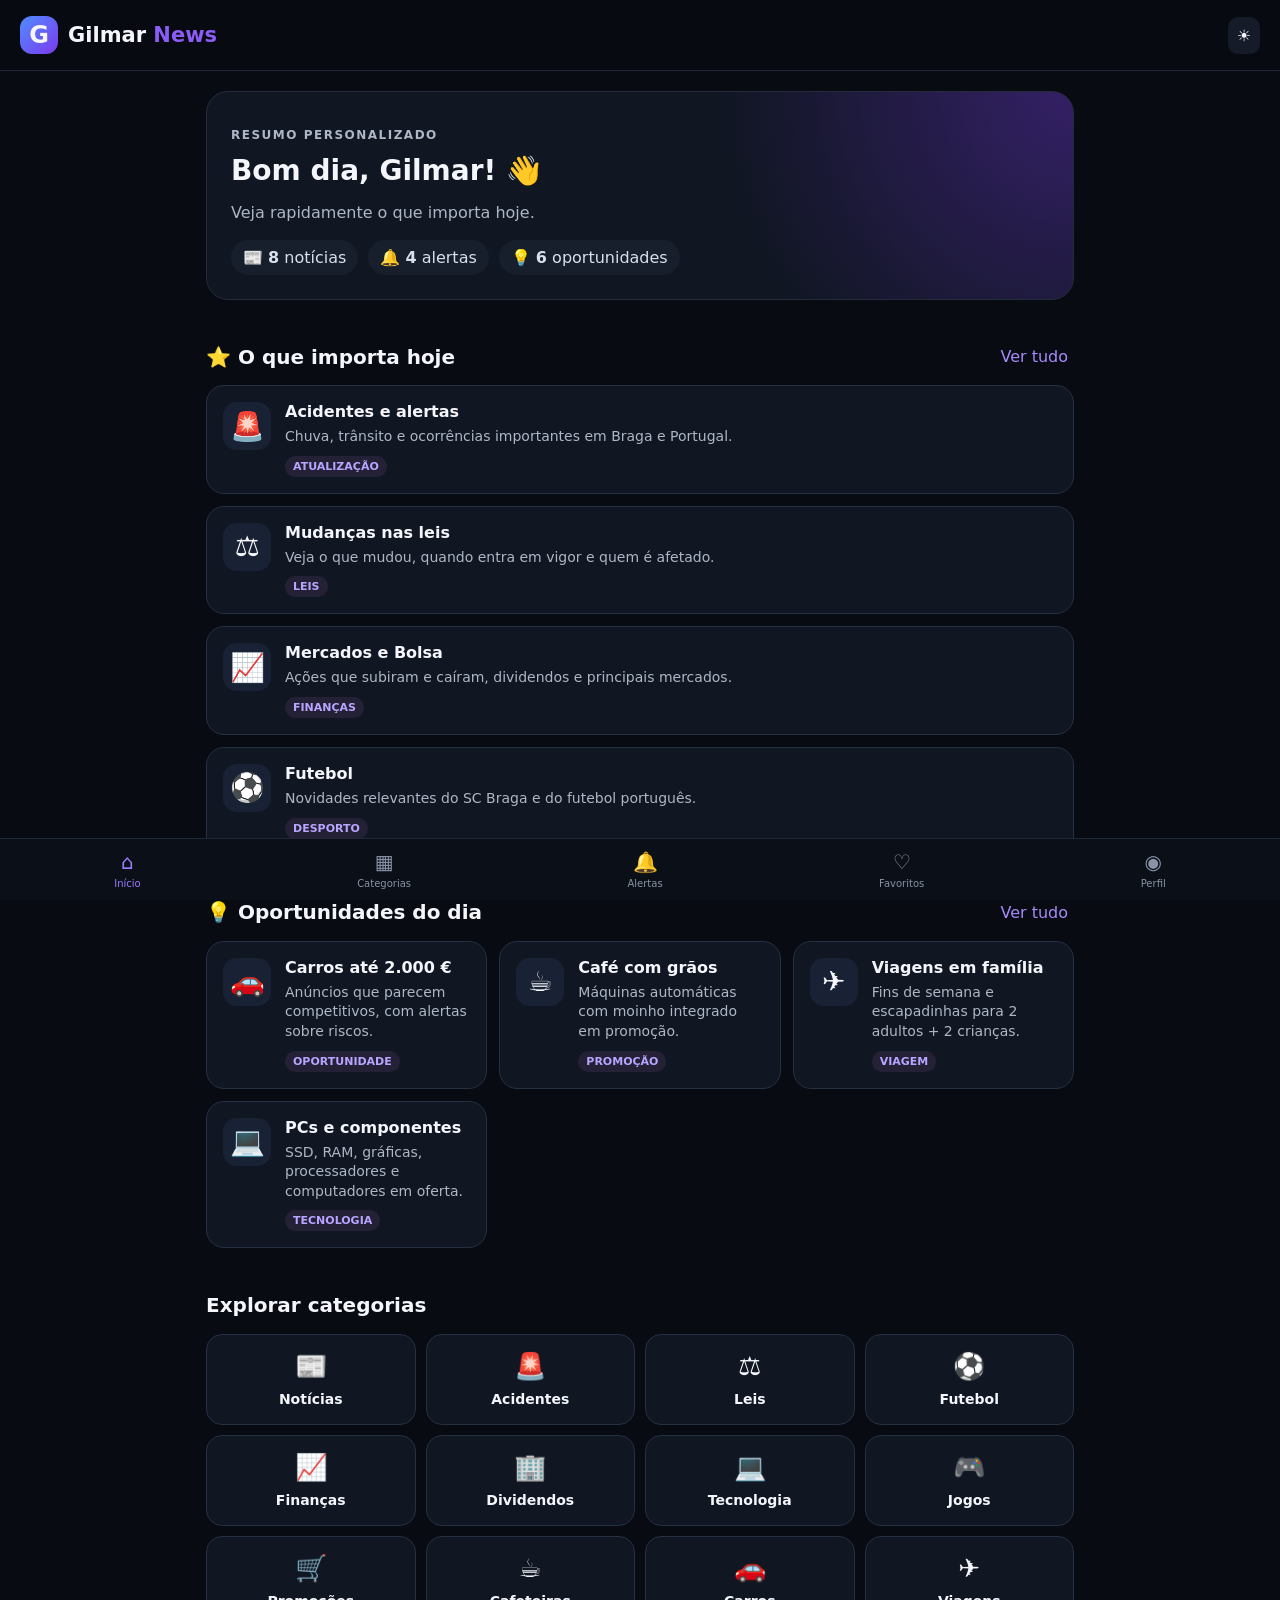
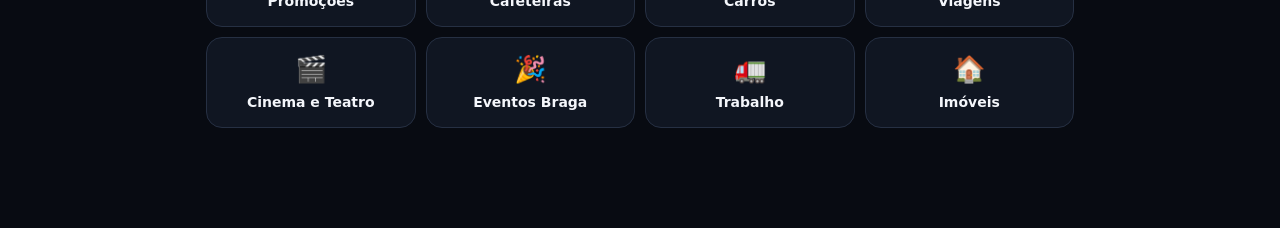
==== index.html @ 496d9ce0 "Add files via upload" ====
<!doctype html>
<html lang="pt-PT">
<head>
  <meta charset="UTF-8" />
  <meta name="viewport" content="width=device-width, initial-scale=1.0" />
  <title>Gilmar News</title>
  <link rel="stylesheet" href="style.css" />
</head>
<body>
  <header class="topbar">
    <div class="brand"><span class="logo">G</span><strong>Gilmar <em>News</em></strong></div>
    <button id="themeBtn" aria-label="Mudar tema">☀️</button>
  </header>

  <main>
    <section class="hero">
      <p class="eyebrow">RESUMO PERSONALIZADO</p>
      <h1>Bom dia, Gilmar! 👋</h1>
      <p>Veja rapidamente o que importa hoje.</p>
      <div class="stats">
        <span>📰 <b>8</b> notícias</span>
        <span>🔔 <b>4</b> alertas</span>
        <span>💡 <b>6</b> oportunidades</span>
      </div>
    </section>

    <section>
      <div class="section-title"><h2>⭐ O que importa hoje</h2><button class="linkbtn">Ver tudo</button></div>
      <div id="important" class="cards"></div>
    </section>

    <section>
      <div class="section-title"><h2>💡 Oportunidades do dia</h2><button class="linkbtn">Ver tudo</button></div>
      <div id="opportunities" class="cards horizontal"></div>
    </section>

    <section>
      <div class="section-title"><h2>Explorar categorias</h2></div>
      <div id="categories" class="category-grid"></div>
    </section>
  </main>

  <nav class="bottom-nav">
    <button class="active" data-page="Início">⌂<span>Início</span></button>
    <button data-page="Categorias">▦<span>Categorias</span></button>
    <button data-page="Alertas">🔔<span>Alertas</span></button>
    <button data-page="Favoritos">♡<span>Favoritos</span></button>
    <button data-page="Perfil">◉<span>Perfil</span></button>
  </nav>

  <div id="toast"></div>
  <script src="app.js"></script>
</body>
</html>
---- style.css ----
*{box-sizing:border-box}body{margin:0;font-family:Inter,system-ui,Arial,sans-serif;background:#080b12;color:#f4f6fb}button{font:inherit;color:inherit}.topbar{position:sticky;top:0;z-index:5;display:flex;justify-content:space-between;align-items:center;padding:16px 20px;background:rgba(8,11,18,.92);backdrop-filter:blur(14px);border-bottom:1px solid #1e2635}.brand{display:flex;gap:10px;align-items:center;font-size:21px}.brand em{font-style:normal;color:#8b5cf6}.logo{display:grid;place-items:center;width:38px;height:38px;border-radius:12px;background:linear-gradient(135deg,#4f8cff,#7c3aed);font-weight:900;font-size:24px}#themeBtn{border:0;background:#151b28;border-radius:10px;padding:9px;cursor:pointer}main{max-width:900px;margin:auto;padding:20px 16px 100px}.hero{padding:24px;border:1px solid #242c3b;border-radius:22px;background:radial-gradient(circle at top right,#342066,transparent 40%),#101622}.eyebrow{font-size:12px;letter-spacing:1.5px;color:#a78bfa;font-weight:800}.hero h1{margin:6px 0;font-size:28px}.hero p{color:#aeb7c6}.stats{display:flex;flex-wrap:wrap;gap:10px;margin-top:18px}.stats span{background:#171f2d;border-radius:999px;padding:8px 12px;color:#d9dfeb}.section-title{display:flex;align-items:center;justify-content:space-between;margin-top:28px}.section-title h2{font-size:20px}.linkbtn{background:transparent;border:0;color:#a78bfa;cursor:pointer}.cards{display:grid;gap:12px}.card{background:#111722;border:1px solid #263043;border-radius:18px;padding:16px;display:flex;gap:14px;align-items:flex-start;transition:.2s}.card:hover{transform:translateY(-2px);border-color:#6d4fd8}.icon{font-size:28px;width:48px;height:48px;display:grid;place-items:center;background:#192234;border-radius:14px;flex:none}.card h3{margin:0 0 6px;font-size:16px}.card p{margin:0;color:#aeb7c6;font-size:14px;line-height:1.4}.tag{display:inline-block;margin-top:9px;padding:4px 8px;border-radius:999px;background:#242036;color:#b9a5ff;font-size:11px;font-weight:700}.horizontal{grid-template-columns:repeat(auto-fit,minmax(230px,1fr))}.category-grid{display:grid;grid-template-columns:repeat(2,1fr);gap:10px}.category{padding:16px;border:1px solid #263043;border-radius:16px;background:#101622;cursor:pointer}.category:hover{border-color:#8b5cf6}.category span{font-size:26px;display:block;margin-bottom:8px}.category b{font-size:14px}.bottom-nav{position:fixed;bottom:0;left:0;right:0;display:flex;justify-content:space-around;padding:10px 6px max(10px,env(safe-area-inset-bottom));background:#0b0f17;border-top:1px solid #1f2937;z-index:5}.bottom-nav button{border:0;background:transparent;color:#8993a5;display:flex;flex-direction:column;align-items:center;gap:4px;font-size:20px;cursor:pointer}.bottom-nav span{font-size:10px}.bottom-nav .active{color:#9b7bff}#toast{position:fixed;left:50%;bottom:82px;transform:translateX(-50%) translateY(30px);opacity:0;pointer-events:none;background:#7c3aed;color:white;padding:12px 18px;border-radius:999px;transition:.25s;z-index:9}#toast.show{opacity:1;transform:translateX(-50%) translateY(0)}body.light{background:#f6f7fb;color:#131722}body.light .topbar,body.light .bottom-nav{background:#fff;border-color:#e2e6ef}body.light .hero,body.light .card,body.light .category{background:#fff;border-color:#e1e6ef}body.light .stats span,body.light .icon,body.light #themeBtn{background:#eef1f7;color:#202637}body.light .hero p,body.light .card p{color:#606a7b}@media(min-width:700px){.category-grid{grid-template-columns:repeat(4,1fr)}}
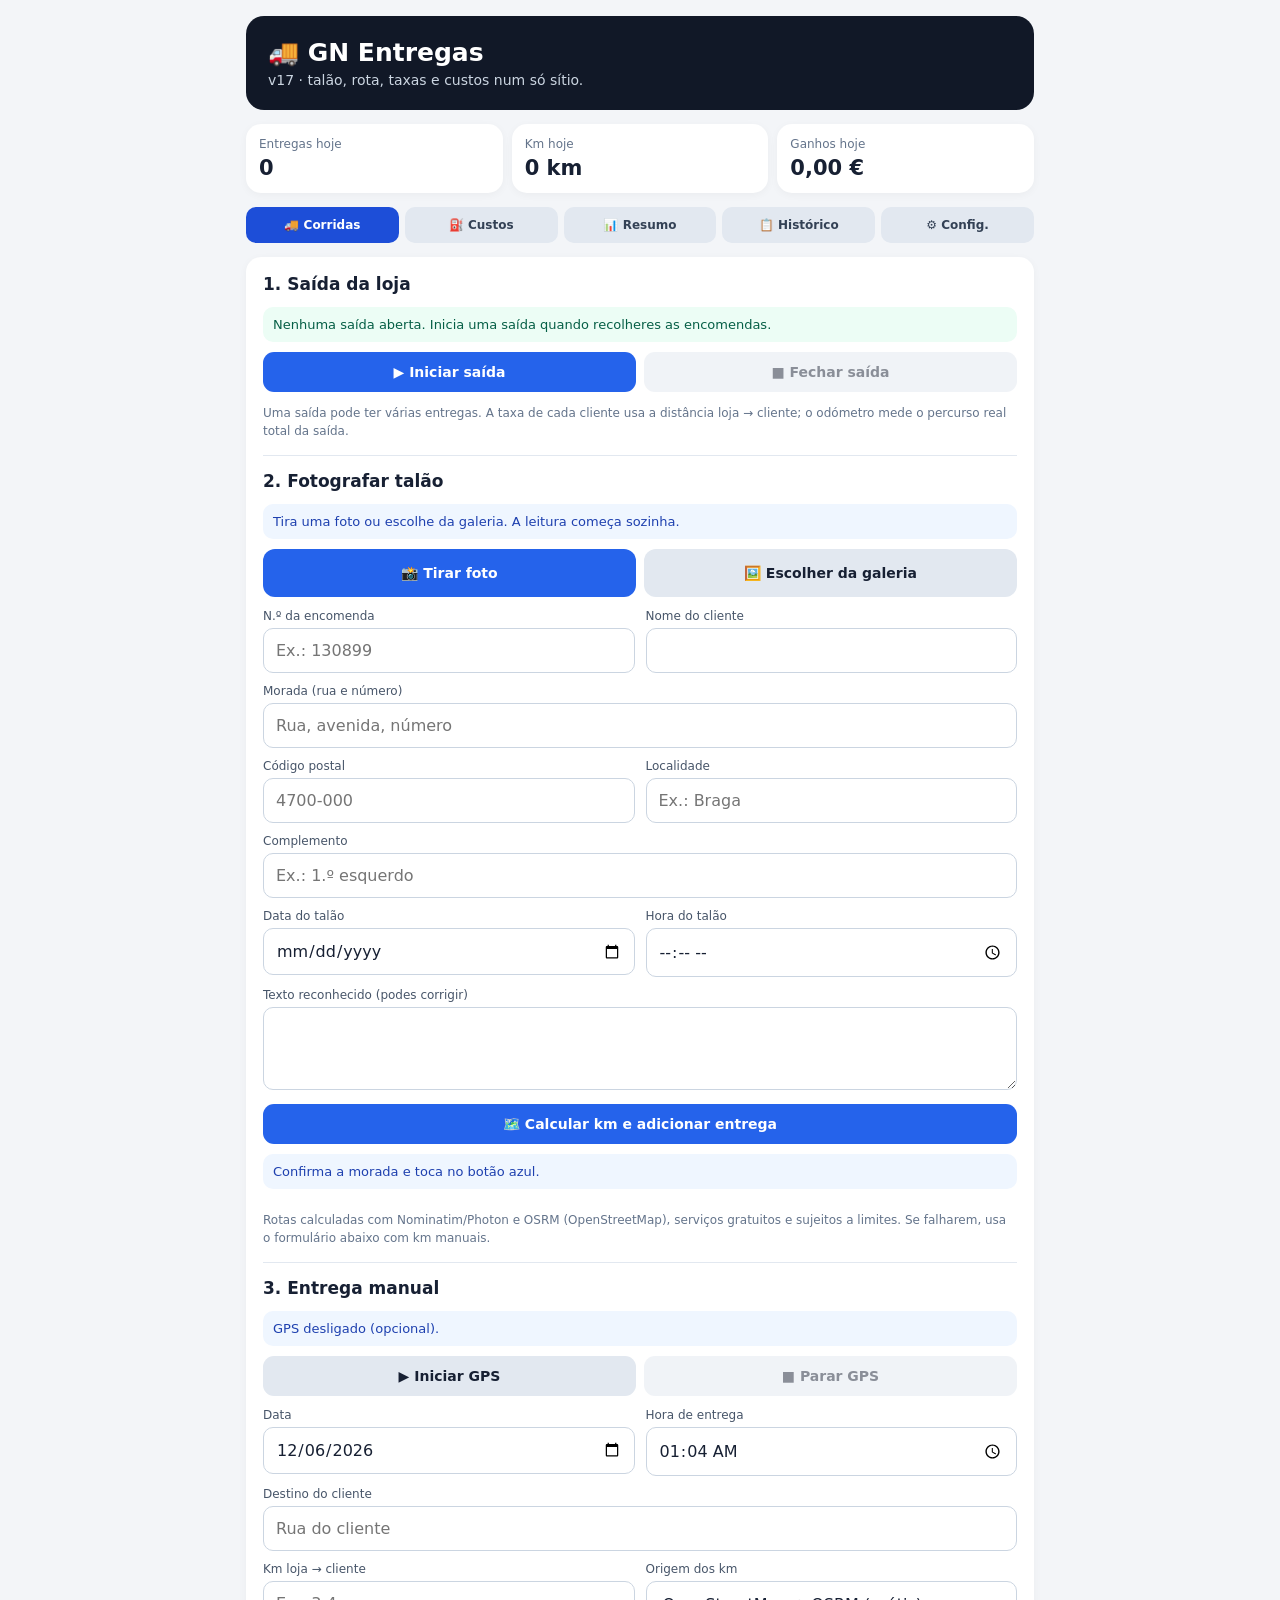
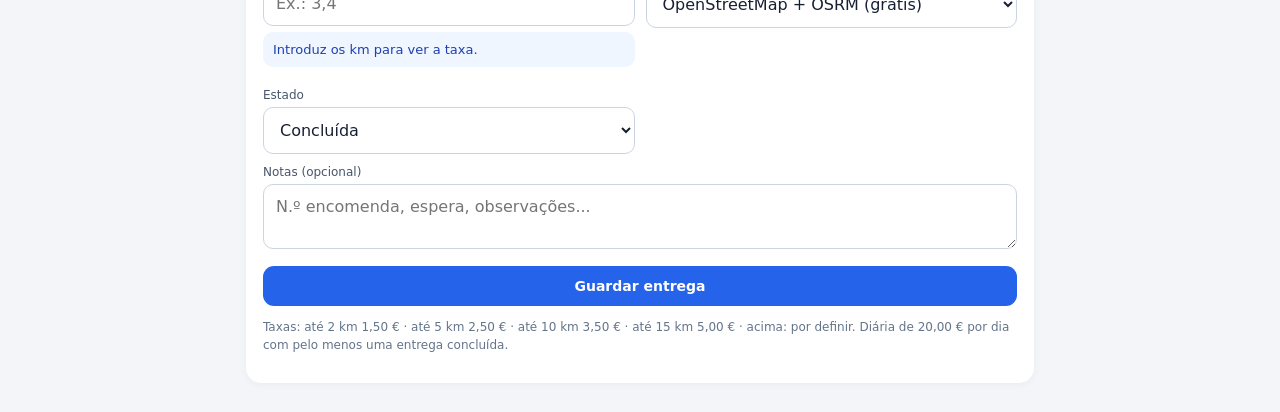
==== commit 7abfe8ac: "Add files via upload  gn-entregas 1.9" ====
--- a/index.html
+++ b/index.html
@@ -1,54 +1,573 @@
 <!doctype html>
 <html lang="pt-PT">
 <head>
-  <meta charset="UTF-8" />
-  <meta name="viewport" content="width=device-width, initial-scale=1.0" />
-  <title>Gilmar News</title>
-  <link rel="stylesheet" href="style.css" />
-</head>
+<meta charset="utf-8"><meta name="viewport" content="width=device-width,initial-scale=1,viewport-fit=cover">
+<meta name="theme-color" content="#111827"><meta name="color-scheme" content="light"><link rel="icon" href="data:image/svg+xml,%3Csvg xmlns=%27http://www.w3.org/2000/svg%27 viewBox=%270 0 100 100%27%3E%3Ctext y=%27.9em%27 font-size=%2790%27%3E🚚%3C/text%3E%3C/svg%3E"><meta name="apple-mobile-web-app-capable" content="yes"><title>GN Entregas</title>
+<style>
+:root{font-family:system-ui,-apple-system,BlinkMacSystemFont,"Segoe UI",Roboto,sans-serif;color:#172033;background:#f3f5f8;color-scheme:light;-webkit-text-size-adjust:100%;text-size-adjust:100%}
+*{box-sizing:border-box}body{margin:0 auto;padding:16px;max-width:820px}
+header{background:#111827;color:#fff;padding:22px;border-radius:18px;margin-bottom:14px}
+h1{font-size:25px;margin:0 0 5px}header p{margin:0;color:#cbd5e1;font-size:14px}
+.cards{display:grid;grid-template-columns:repeat(3,1fr);gap:9px;margin:13px 0}
+.card,section{background:#fff;border-radius:15px;box-shadow:0 2px 8px #0000000a}
+.card{padding:13px}.k{font-size:12px;color:#64748b}.v{font-size:21px;font-weight:750;margin-top:5px}
+section{padding:17px;margin:13px 0}h2{font-size:17px;margin:0 0 13px}
+.grid{display:grid;grid-template-columns:1fr 1fr;gap:11px}
+label{display:block;font-size:12px;color:#475569;margin:0 0 5px}
+input,select,textarea{width:100%;padding:12px;border:1px solid #cbd5e1;border-radius:10px;font:inherit;font-size:16px;background:#fff;color:#172033}
+textarea{min-height:65px;resize:vertical}.full{grid-column:1/-1}
+button{font-family:inherit;border:0;border-radius:11px;padding:12px 14px;font-weight:700;font-size:14px;cursor:pointer}
+button:disabled{opacity:.5}
+.primary{background:#2563eb;color:#fff}.secondary{background:#e2e8f0;color:#172033}.danger{background:#fee2e2;color:#991b1b}
+.actions{display:flex;gap:8px;flex-wrap:wrap;margin-top:10px}.actions>*{flex:1}
+.note{font-size:12px;color:#64748b;line-height:1.5}.status{padding:10px;border-radius:10px;background:#eff6ff;color:#1e40af;font-size:13px;margin:10px 0}
+.good{background:#ecfdf5;color:#065f46}.warn{background:#fff7ed;color:#9a3412}
+table{width:100%;border-collapse:collapse;font-size:13px}th,td{text-align:left;padding:9px 5px;border-bottom:1px solid #e2e8f0}th{color:#64748b;font-weight:600}
+.stats{display:grid;grid-template-columns:1fr 1fr;gap:9px}.stat{background:#f8fafc;border-radius:10px;padding:11px}
+.hidden,.page-hidden{display:none!important}
+hr{border:0;border-top:1px solid #e2e8f0;margin:15px 0}
+.tabs{display:grid;grid-template-columns:repeat(5,1fr);gap:6px;margin:14px 0}
+.tab{background:#e2e8f0;color:#334155;padding:11px 2px;font-size:12px;border-radius:10px}
+.tab.active{background:#1d4ed8;color:#fff}
+.photo-preview{width:100%;max-height:220px;object-fit:contain;border-radius:10px;background:#f1f5f9;margin-top:8px}
+.file-action{display:inline-flex;align-items:center;justify-content:center;min-height:48px;padding:12px 16px;border-radius:12px;font-weight:700;cursor:pointer;text-align:center;margin:0;font-size:14px;color:#fff;text-decoration:none}
+.file-action.secondary{color:#172033}
+.native-file-picker{position:absolute;width:1px;height:1px;opacity:0;overflow:hidden;pointer-events:none}
+.fuel-level{display:grid;grid-template-columns:repeat(9,1fr);gap:4px}.fuel-level button{padding:8px 2px;background:#e2e8f0;color:#334155}.fuel-level button.selected{background:#2563eb;color:#fff}
+@media(max-width:520px){.cards{grid-template-columns:1fr 1fr}.grid{grid-template-columns:1fr}.full{grid-column:auto}table{font-size:12px}th,td{padding:7px 3px}.tab{font-size:11px}}
+</style></head>
 <body>
-  <header class="topbar">
-    <div class="brand"><span class="logo">G</span><strong>Gilmar <em>News</em></strong></div>
-    <button id="themeBtn" aria-label="Mudar tema">☀️</button>
-  </header>
-
-  <main>
-    <section class="hero">
-      <p class="eyebrow">RESUMO PERSONALIZADO</p>
-      <h1>Bom dia, Gilmar! 👋</h1>
-      <p>Veja rapidamente o que importa hoje.</p>
-      <div class="stats">
-        <span>📰 <b>8</b> notícias</span>
-        <span>🔔 <b>4</b> alertas</span>
-        <span>💡 <b>6</b> oportunidades</span>
-      </div>
-    </section>
-
-    <section>
-      <div class="section-title"><h2>⭐ O que importa hoje</h2><button class="linkbtn">Ver tudo</button></div>
-      <div id="important" class="cards"></div>
-    </section>
-
-    <section>
-      <div class="section-title"><h2>💡 Oportunidades do dia</h2><button class="linkbtn">Ver tudo</button></div>
-      <div id="opportunities" class="cards horizontal"></div>
-    </section>
-
-    <section>
-      <div class="section-title"><h2>Explorar categorias</h2></div>
-      <div id="categories" class="category-grid"></div>
-    </section>
-  </main>
-
-  <nav class="bottom-nav">
-    <button class="active" data-page="Início">⌂<span>Início</span></button>
-    <button data-page="Categorias">▦<span>Categorias</span></button>
-    <button data-page="Alertas">🔔<span>Alertas</span></button>
-    <button data-page="Favoritos">♡<span>Favoritos</span></button>
-    <button data-page="Perfil">◉<span>Perfil</span></button>
-  </nav>
-
-  <div id="toast"></div>
-  <script src="app.js"></script>
-</body>
-</html>
+<header><h1>🚚 GN Entregas</h1><p>v17 · talão, rota, taxas e custos num só sítio.</p></header>
+<div class="cards">
+ <div class="card"><div class="k">Entregas hoje</div><div class="v" id="todayCount">0</div></div>
+ <div class="card"><div class="k">Km hoje</div><div class="v" id="todayKm">0 km</div></div>
+ <div class="card"><div class="k">Ganhos hoje</div><div class="v" id="todayTotal">€ 0,00</div></div>
+</div>
+<nav class="tabs" aria-label="Navegação principal">
+<button class="tab active" data-page="page-runs">🚚 Corridas</button>
+<button class="tab" data-page="page-costs">⛽ Custos</button>
+<button class="tab" data-page="page-summary">📊 Resumo</button>
+<button class="tab" data-page="page-history">📋 Histórico</button>
+<button class="tab" data-page="page-settings">⚙️ Config.</button>
+</nav>
+
+<section id="page-runs">
+<h2>1. Saída da loja</h2>
+<div class="status good" id="routeStatus">Nenhuma saída aberta. Inicia uma saída quando recolheres as encomendas.</div>
+<div class="actions">
+ <button class="primary" id="openRoute">▶ Iniciar saída</button>
+ <button class="secondary" id="closeRoute" disabled>■ Fechar saída</button>
+</div>
+<p class="note">Uma saída pode ter várias entregas. A taxa de cada cliente usa a distância loja → cliente; o odómetro mede o percurso real total da saída.</p>
+<hr>
+<h2>2. Fotografar talão</h2>
+<div class="status" id="receiptStatus">Tira uma foto ou escolhe da galeria. A leitura começa sozinha.</div>
+<div class="actions">
+ <label class="primary file-action" for="receiptCam">📸 Tirar foto</label>
+ <label class="secondary file-action" for="receiptGal">🖼️ Escolher da galeria</label>
+</div>
+<input id="receiptCam" type="file" accept="image/*" capture="environment" class="native-file-picker">
+<input id="receiptGal" type="file" accept="image/*" class="native-file-picker">
+<img id="receiptPreview" class="photo-preview hidden" alt="Pré-visualização do talão">
+<div class="grid" style="margin-top:12px">
+ <div><label for="orderNo">N.º da encomenda</label><input id="orderNo" placeholder="Ex.: 130899"></div>
+ <div><label for="clientName">Nome do cliente</label><input id="clientName"></div>
+ <div class="full"><label for="customerAddress">Morada (rua e número)</label><input id="customerAddress" placeholder="Rua, avenida, número"></div>
+ <div><label for="customerPostal">Código postal</label><input id="customerPostal" inputmode="numeric" placeholder="4700-000"></div>
+ <div><label for="customerCity">Localidade</label><input id="customerCity" placeholder="Ex.: Braga"></div>
+ <div class="full"><label for="customerExtra">Complemento</label><input id="customerExtra" placeholder="Ex.: 1.º esquerdo"></div>
+ <div><label for="receiptDate">Data do talão</label><input id="receiptDate" type="date"></div>
+ <div><label for="receiptTime">Hora do talão</label><input id="receiptTime" type="time"></div>
+ <div class="full"><label for="ocrRaw">Texto reconhecido (podes corrigir)</label><textarea id="ocrRaw" rows="3"></textarea></div>
+</div>
+<div class="actions"><button class="primary" type="button" id="finishReceipt">🗺️ Calcular km e adicionar entrega</button></div>
+<div class="status" id="distanceStatus">Confirma a morada e toca no botão azul.</div>
+<div class="actions"><a id="mapsLink" class="primary file-action hidden" target="_blank" rel="noopener">Abrir percurso no Google Maps</a></div>
+<p class="note">Rotas calculadas com Nominatim/Photon e OSRM (OpenStreetMap), serviços gratuitos e sujeitos a limites. Se falharem, usa o formulário abaixo com km manuais.</p>
+<hr>
+<h2>3. Entrega manual</h2>
+<div class="status" id="gpsStatus">GPS desligado (opcional).</div>
+<div class="actions">
+ <button class="secondary" id="startGps">▶ Iniciar GPS</button>
+ <button class="secondary" id="stopGps" disabled>■ Parar GPS</button>
+</div>
+<form id="form" style="margin-top:12px">
+<div class="grid">
+ <div><label for="date">Data</label><input id="date" type="date" required></div>
+ <div><label for="time">Hora de entrega</label><input id="time" type="time" required></div>
+ <div class="full"><label for="to">Destino do cliente</label><input id="to" placeholder="Rua do cliente" required></div>
+ <div><label for="km">Km loja → cliente</label><input id="km" inputmode="decimal" placeholder="Ex.: 3,4" required><div id="feePreview" class="status" style="margin-top:6px">Introduz os km para ver a taxa.</div></div>
+ <div><label for="method">Origem dos km</label><select id="method"><option>OpenStreetMap + OSRM (grátis)</option><option>GPS</option><option>Manual / Google Maps</option></select></div>
+ <div><label for="status">Estado</label><select id="status"><option>Concluída</option><option>Cancelada</option></select></div>
+ <div class="full"><label for="notes">Notas (opcional)</label><textarea id="notes" placeholder="N.º encomenda, espera, observações..."></textarea></div>
+</div>
+<button class="primary" style="width:100%;margin-top:13px" type="submit">Guardar entrega</button>
+</form>
+<p class="note" id="feeNote"></p>
+</section>
+
+<section id="page-costs">
+<h2>Moto e depreciação</h2>
+<div class="grid">
+ <div><label for="bikeValue">Valor atual da moto (€)</label><input id="bikeValue" type="number" min="0" step="0.01"></div>
+ <div><label for="depreciationRate">Depreciação por dia trabalhado (%)</label><input id="depreciationRate" type="number" min="0" max="1" step="0.01"></div>
+</div>
+<p class="note">Provisão prática para desgaste e perda de valor, não uma avaliação oficial. Ajusta a taxa à vontade.</p>
+<hr>
+<h2>Registar abastecimento</h2>
+<div class="grid">
+ <div><label for="fuelDate">Data</label><input id="fuelDate" type="date"></div>
+ <div><label for="fuelCost">Valor pago (€)</label><input id="fuelCost" inputmode="decimal" placeholder="15,00"></div>
+ <div><label for="fuelLitres">Litros (opcional)</label><input id="fuelLitres" inputmode="decimal" placeholder="8,5"></div>
+ <div><label for="fuelOdo">Km da moto (opcional)</label><input id="fuelOdo" inputmode="numeric"></div>
+ <div class="full"><label for="fuelNote">Posto / observação</label><input id="fuelNote" placeholder="Ex.: gasolina 95"></div>
+</div>
+<button class="primary" id="saveFuel" style="width:100%;margin-top:12px">Guardar abastecimento</button>
+<div id="fuelHistory" style="margin-top:10px"></div>
+</section>
+
+<section id="page-summary">
+<div class="actions">
+ <button class="secondary" data-period="day">Hoje</button>
+ <button class="secondary" data-period="week">Semana</button>
+ <button class="secondary" data-period="month">Mês</button>
+</div>
+<div class="status" id="periodLabel"></div>
+<div class="stats">
+ <div class="stat"><div class="k">Entregas concluídas</div><div class="v" id="pCount">0</div></div>
+ <div class="stat"><div class="k">Km tarifados</div><div class="v" id="pKm">0 km</div></div>
+ <div class="stat"><div class="k">Taxas de entrega</div><div class="v" id="pFees">€ 0,00</div></div>
+ <div class="stat"><div class="k">Diárias (€20/dia)</div><div class="v" id="pDaily">€ 0,00</div></div>
+ <div class="stat"><div class="k">Km reais (odómetro)</div><div class="v" id="pReal">0 km</div></div>
+ <div class="stat"><div class="k">Líquido</div><div class="v" id="pNet">€ 0,00</div></div>
+</div>
+<p class="note" id="pBreakdown"></p>
+</section>
+
+<section id="page-history">
+<h2>Histórico de entregas</h2>
+<div class="grid"><div><label for="filterDate">Filtrar por dia</label><input id="filterDate" type="date"></div><div style="display:flex;align-items:end"><button class="secondary" id="clearFilter" style="width:100%">Ver todas</button></div></div>
+<div style="overflow-x:auto;margin-top:12px"><table><thead><tr><th>Data / hora</th><th>Saída / destino</th><th>Km</th><th>Taxa</th><th></th></tr></thead><tbody id="rows"></tbody></table></div>
+<div class="actions"><button class="secondary" id="csv">Exportar CSV</button><button class="secondary" id="backup">Cópia JSON</button><button class="secondary" id="importBtn">Importar cópia</button><input id="importFile" type="file" accept=".json,application/json,text/plain" hidden></div>
+<p class="note">Os dados ficam só neste navegador. Exporta uma cópia JSON com regularidade, sobretudo antes de limpar o Safari.</p>
+</section>
+
+<section id="page-settings">
+<h2>Valores por quilómetro</h2>
+<p class="note">Aplicam-se às novas entregas; o histórico mantém os valores já registados.</p>
+<div class="grid">
+ <div><label for="feeBand1">0 a 2 km (€)</label><input id="feeBand1" type="number" min="0" step="0.01"></div>
+ <div><label for="feeBand2">Mais de 2 até 5 km (€)</label><input id="feeBand2" type="number" min="0" step="0.01"></div>
+ <div><label for="feeBand3">Mais de 5 até 10 km (€)</label><input id="feeBand3" type="number" min="0" step="0.01"></div>
+ <div><label for="feeBand4">Mais de 10 até 15 km (€)</label><input id="feeBand4" type="number" min="0" step="0.01"></div>
+ <div class="full"><label for="feeOver15">Mais de 15 km (€), opcional</label><input id="feeOver15" type="number" min="0" step="0.01" placeholder="Vazio = combinado caso a caso"></div>
+ <div><label for="dailyFee">Diária (€)</label><input id="dailyFee" type="number" min="0" step="0.01"></div>
+</div>
+<button class="primary" id="saveFees" style="width:100%;margin-top:12px">Guardar valores</button>
+<div id="feeStatus" class="status good">Valores carregados.</div>
+<hr>
+<h2>Loja de saída</h2>
+<label for="storeAddr">Morada da loja (usada para calcular rotas)</label>
+<input id="storeAddr" placeholder="Rua, número, localidade">
+<button class="secondary" id="saveStore" style="width:100%;margin-top:10px">Guardar e localizar loja</button>
+<div id="storeStatus" class="status"></div>
+<hr>
+<h2>Painel da moto: início e fim do dia</h2>
+<p class="note">As fotografias servem só para ler o número; não ficam guardadas. Confirma sempre o valor lido.</p>
+<div class="grid">
+ <div class="full">
+  <label for="dashStartPhoto">Painel, início</label>
+  <input id="dashStartPhoto" type="file" accept="image/*" capture="environment">
+  <img id="dashStartPreview" class="photo-preview hidden" alt="Painel no início">
+  <label for="dashStartKm" style="margin-top:8px">Km iniciais</label>
+  <input id="dashStartKm" inputmode="decimal">
+  <label style="margin-top:8px">Combustível no início (barras)</label>
+  <div id="dashStartFuel" class="fuel-level"></div>
+ </div>
+ <div class="full">
+  <label for="dashEndPhoto">Painel, fim</label>
+  <input id="dashEndPhoto" type="file" accept="image/*" capture="environment">
+  <img id="dashEndPreview" class="photo-preview hidden" alt="Painel no fim">
+  <label for="dashEndKm" style="margin-top:8px">Km finais</label>
+  <input id="dashEndKm" inputmode="decimal">
+  <label style="margin-top:8px">Combustível no fim (barras)</label>
+  <div id="dashEndFuel" class="fuel-level"></div>
+ </div>
+</div>
+<div class="actions">
+ <button class="primary" id="saveDashboardDay">Guardar registo do dia</button>
+ <button class="secondary" id="readDashOdo">Ler km nas fotos</button>
+</div>
+<div id="dashStatus" class="status">Tira as fotos e seleciona as barras de combustível.</div>
+<div id="dashHistory" class="note"></div>
+</section>
+
+<script>
+const $=id=>document.getElementById(id);
+const pad=n=>String(n).padStart(2,'0');
+const dstr=d=>d.getFullYear()+'-'+pad(d.getMonth()+1)+'-'+pad(d.getDate());
+const today=()=>dstr(new Date()),nowT=()=>{const d=new Date();return pad(d.getHours())+':'+pad(d.getMinutes())};
+const euro=n=>Number(n).toLocaleString('pt-PT',{style:'currency',currency:'EUR'});
+const num=v=>{const n=parseFloat(String(v??'').replace(',','.'));return Number.isFinite(n)?n:NaN};
+const fmt=(n,d=1)=>Number(n).toLocaleString('pt-PT',{maximumFractionDigits:d});
+const esc=s=>String(s??'').replace(/[&<>"']/g,c=>({'&':'&amp;','<':'&lt;','>':'&gt;','"':'&quot;',"'":'&#39;'}[c]));
+const ld=(k,d)=>{try{const v=JSON.parse(localStorage.getItem(k));return v??d}catch(e){return d}};
+const sv=(k,v)=>{try{localStorage.setItem(k,JSON.stringify(v));return true}catch(e){alert('Sem espaço de armazenamento. Exporta uma cópia JSON e apaga dados antigos.');return false}};
+const arr=v=>Array.isArray(v)?v:[];
+
+let records=arr(ld('entregas_v1',[])).map(r=>({...r,km:Number(r.km)||0,fee:r.fee==null?null:Number(r.fee)}));
+let fuelRecords=arr(ld('fuel_v1',[])),dashboardDays=arr(ld('gn_dashboard_days_v1',[]));
+let feeBands={b1:1.5,b2:2.5,b3:3.5,b4:5,over15:null,daily:20,...ld('gn_fee_bands_v1',{})};
+let store={addr:'Honorato, Braga, Portugal',lat:null,lon:null,...ld('gn_store_v1',{})};
+let activeRoute=ld('gn_active_route_v1',null);
+let bikeValue=Number(ld('bike_value_v1',3600))||0,depRate=Number(ld('depreciation_rate_v1',0.04));
+let period='day',watchId=null,track=[],lastPoint=null,gpsKm=0,wakeLock=null;
+let dashStartLevel=null,dashEndLevel=null,receiptFile=null,lastMaps='';
+
+const saveRecords=()=>sv('entregas_v1',records);
+const persist=()=>{saveRecords();render()};
+function fee(k){if(!Number.isFinite(k)||k<0)return null;const f=feeBands;if(k<=2)return +f.b1;if(k<=5)return +f.b2;if(k<=10)return +f.b3;if(k<=15)return +f.b4;return f.over15===''||f.over15==null?null:+f.over15}
+const done=()=>records.filter(r=>r.status==='Concluída');
+function hav(a,b){const R=6371,r=x=>x*Math.PI/180,d1=r(b.lat-a.lat),d2=r(b.lon-a.lon),q=Math.sin(d1/2)**2+Math.cos(r(a.lat))*Math.cos(r(b.lat))*Math.sin(d2/2)**2;return 2*R*Math.asin(Math.sqrt(q))}
+function periodDates(){const n=new Date(),d=new Date(n.getFullYear(),n.getMonth(),n.getDate());if(period==='day')return[today(),today()];if(period==='month')return[dstr(new Date(n.getFullYear(),n.getMonth(),1)),today()];const s=new Date(d);s.setDate(d.getDate()-((d.getDay()+6)%7));return[dstr(s),today()]}
+const within=(x,a,b)=>x>=a&&x<=b;
+
+function render(){
+ const daily=+feeBands.daily||0;
+ const t=done().filter(r=>r.date===today());
+ $('todayCount').textContent=t.length;$('todayKm').textContent=fmt(t.reduce((s,r)=>s+r.km,0))+' km';
+ $('todayTotal').textContent=euro(t.reduce((s,r)=>s+(r.fee||0),0)+(t.length?daily:0));
+ const[a,b]=periodDates(),rs=done().filter(r=>within(r.date,a,b));
+ const km=rs.reduce((s,r)=>s+r.km,0),fees=rs.reduce((s,r)=>s+(r.fee||0),0),days=new Set(rs.map(r=>r.date)).size;
+ const dep=days*bikeValue*(depRate/100),fuel=fuelRecords.filter(x=>within(x.date,a,b)).reduce((s,x)=>s+x.cost,0);
+ const routes={};rs.forEach(r=>{if(r.routeActualKm!=null)routes[r.routeId]=r.routeActualKm});
+ const real=Object.values(routes).reduce((s,x)=>s+x,0),gross=fees+days*daily,net=gross-fuel-dep;
+ $('periodLabel').textContent=period==='day'?'Hoje':period==='week'?'Esta semana (segunda a hoje)':'Este mês (dia 1 a hoje)';
+ $('pCount').textContent=rs.length;$('pKm').textContent=fmt(km)+' km';$('pFees').textContent=euro(fees);$('pDaily').textContent=euro(days*daily);
+ $('pReal').textContent=fmt(real)+' km';$('pNet').textContent=euro(net);
+ $('pBreakdown').textContent='Bruto '+euro(gross)+' · Combustível '+euro(fuel)+' · Depreciação '+euro(dep)+' · Dias trabalhados '+days+(rs.length&&days?' · Média '+euro(net/days)+'/dia':'');
+ document.querySelectorAll('[data-period]').forEach(x=>{x.className=x.dataset.period===period?'primary':'secondary'});
+ const f=$('filterDate').value,view=records.filter(r=>!f||r.date===f).sort((x,y)=>(y.date+y.time).localeCompare(x.date+x.time));
+ $('rows').innerHTML=view.map(r=>`<tr><td>${esc(r.date.split('-').reverse().join('/'))}<br>${esc(r.time)}</td><td><b>${esc(r.routeId||'—')}</b><br>${esc(r.to)}<br><span class="note">${esc(r.status)}${r.notes?' · '+esc(r.notes):''}</span></td><td>${fmt(r.km)}</td><td>${r.fee==null?'Por definir':euro(r.fee)}</td><td><button class="danger" data-del="${esc(r.id)}">×</button></td></tr>`).join('')||'<tr><td colspan="5" style="text-align:center;padding:18px;color:#64748b">Sem entregas neste filtro.</td></tr>';
+ $('feeNote').textContent='Taxas: até 2 km '+euro(feeBands.b1)+' · até 5 km '+euro(feeBands.b2)+' · até 10 km '+euro(feeBands.b3)+' · até 15 km '+euro(feeBands.b4)+' · acima: '+(feeBands.over15==null||feeBands.over15===''?'por definir':euro(feeBands.over15))+'. Diária de '+euro(daily)+' por dia com pelo menos uma entrega concluída.';
+}
+$('rows').addEventListener('click',e=>{const id=e.target.dataset?.del;if(id&&confirm('Apagar esta entrega?')){records=records.filter(r=>r.id!==id);persist()}});
+
+// Saída
+function showRoute(){
+ if(activeRoute){$('routeStatus').className='status';$('routeStatus').textContent='Saída aberta · odómetro inicial: '+fmt(activeRoute.odoStart)+' km.'}
+ $('openRoute').disabled=!!activeRoute;$('closeRoute').disabled=!activeRoute;
+}
+$('openRoute').onclick=()=>{
+ if(activeRoute)return;
+ const last=records.filter(r=>r.routeOdoEnd!=null).map(r=>r.routeOdoEnd).pop();
+ const raw=prompt('Km da moto no INÍCIO da saída (odómetro):',last??'');
+ if(raw===null)return;const s=num(raw);
+ if(!Number.isFinite(s)||s<0)return alert('Introduz um valor válido.');
+ activeRoute={id:'R'+Date.now(),started:new Date().toISOString(),odoStart:s};
+ sv('gn_active_route_v1',activeRoute);showRoute();
+};
+$('closeRoute').onclick=()=>{
+ if(!activeRoute)return;
+ const raw=prompt('Km da moto no FIM da saída (odómetro):');if(raw===null)return;
+ const e=num(raw);if(!Number.isFinite(e)||e<activeRoute.odoStart)return alert('Os km finais têm de ser iguais ou superiores aos iniciais.');
+ const A=activeRoute,real=Math.round((e-A.odoStart)*10)/10,closed=new Date().toISOString();
+ records.filter(r=>r.routeId===A.id).forEach(r=>{r.routeClosed=closed;r.routeOdoStart=A.odoStart;r.routeOdoEnd=e;r.routeActualKm=real});
+ saveRecords();activeRoute=null;localStorage.removeItem('gn_active_route_v1');
+ $('routeStatus').className='status good';$('routeStatus').textContent='Saída fechada · '+fmt(A.odoStart)+' → '+fmt(e)+' km · '+fmt(real)+' km percorridos.';
+ showRoute();render();
+};
+
+// Gravar entrega (único ponto de entrada)
+function addDelivery(d){
+ if(d.order&&records.some(r=>r.order===d.order&&r.date===d.date)&&!confirm('Já existe uma entrega com a encomenda '+d.order+' neste dia. Guardar mesmo assim?'))return false;
+ const rec={id:Date.now().toString(36)+Math.random().toString(36).slice(2,6),routeId:activeRoute?activeRoute.id:'Avulsa',routeOdoStart:activeRoute?activeRoute.odoStart:null,from:'Honorato',fee:fee(d.km),status:'Concluída',method:'Manual / Google Maps',notes:'',...d};
+ records.push(rec);persist();return true;
+}
+$('form').onsubmit=e=>{
+ e.preventDefault();const k=num($('km').value);
+ if(!Number.isFinite(k)||k<0)return alert('Indica quilómetros válidos.');
+ if(!activeRoute&&!confirm('Não há saída aberta. Guardar como entrega avulsa?'))return;
+ const ok=addDelivery({date:$('date').value,time:$('time').value,to:$('to').value.trim(),km:Math.round(k*10)/10,status:$('status').value,method:$('method').value,notes:$('notes').value.trim(),gpsKm:track.length>1?Math.round(gpsKm*100)/100:null});
+ if(ok){$('to').value='';$('km').value='';$('notes').value='';$('date').value=today();$('time').value=nowT();updateFeePreview();track=[];gpsKm=0;lastPoint=null}
+};
+function updateFeePreview(){
+ const k=num($('km').value),el=$('feePreview');
+ if(!Number.isFinite(k)||k<0){el.textContent='Introduz os km para ver a taxa.';el.className='status';return}
+ const v=fee(k);el.className='status good';el.textContent='Taxa: '+(v==null?'por definir':euro(v));
+}
+$('km').addEventListener('input',updateFeePreview);
+
+// GPS
+const gstat=(m,c='')=>{$('gpsStatus').className='status '+c;$('gpsStatus').textContent=m};
+async function startGPS(){
+ if(!navigator.geolocation)return gstat('Sem GPS neste navegador. Usa km manuais.','warn');
+ if(window.isSecureContext===false)return gstat('O GPS só funciona em páginas https (ou localhost). Abre a app por https ou usa km manuais.','warn');
+ if(watchId!==null)return;
+ track=[];lastPoint=null;gpsKm=0;gstat('A obter localização…');
+ try{if(navigator.wakeLock)wakeLock=await navigator.wakeLock.request('screen')}catch(e){}
+ watchId=navigator.geolocation.watchPosition(pos=>{
+  const p={lat:pos.coords.latitude,lon:pos.coords.longitude,acc:pos.coords.accuracy};
+  if(p.acc>80)return;
+  if(lastPoint){const d=hav(lastPoint,p);if(d>=0.5)gstat('Salto de localização ignorado. Confirma os km.','warn');else if(d>0.003)gpsKm+=d}
+  track.push(p);lastPoint=p;gstat('GPS ativo · '+gpsKm.toFixed(2).replace('.',',')+' km · '+track.length+' pontos','good');
+ },err=>{gstat('Erro de GPS: '+err.message,'warn');stopGPS(false)},{enableHighAccuracy:true,maximumAge:1000,timeout:15000});
+ $('startGps').disabled=true;$('stopGps').disabled=false;
+}
+function stopGPS(msg=true){
+ if(watchId!==null)navigator.geolocation.clearWatch(watchId);watchId=null;
+ try{wakeLock&&wakeLock.release()}catch(e){}wakeLock=null;
+ $('startGps').disabled=false;$('stopGps').disabled=true;
+ if(msg)track.length>1?gstat('GPS parado · '+gpsKm.toFixed(2).replace('.',',')+' km medidos (guardados com a próxima entrega).','good'):gstat('Pontos insuficientes. Usa km manuais.','warn');
+}
+$('startGps').onclick=startGPS;$('stopGps').onclick=()=>stopGPS(true);
+
+// Exportar / importar
+function download(data,name,type){const a=document.createElement('a'),u=URL.createObjectURL(new Blob([data],{type}));a.href=u;a.download=name;document.body.appendChild(a);a.click();a.remove();setTimeout(()=>URL.revokeObjectURL(u),1500)}
+$('csv').onclick=()=>{const head=['Data','Hora','Saída','Encomenda','Destino','Km','Taxa EUR','Estado','Método','Km reais saída','Notas'];
+ const q=v=>{v=String(v??'');if(/^[=+\-@]/.test(v))v="'"+v;return '"'+v.replace(/"/g,'""')+'"'};
+ download('\ufeff'+[head,...records.map(r=>[r.date,r.time,r.routeId,r.order,r.to,r.km,r.fee??'',r.status,r.method,r.routeActualKm??'',r.notes])].map(x=>x.map(q).join(';')).join('\n'),'gn-entregas.csv','text/csv;charset=utf-8')};
+$('backup').onclick=()=>download(JSON.stringify({deliveries:records,fuel:fuelRecords,bikeValue,depreciationRate:depRate,feeBands,store,dashboardDays},null,2),'backup-gn-entregas-'+today()+'.json','application/json');
+$('importBtn').onclick=()=>$('importFile').click();
+$('importFile').onchange=async e=>{
+ const f=e.target.files[0];if(!f)return;
+ try{
+  const d=JSON.parse(await f.text()),dl=Array.isArray(d)?d:d.deliveries;if(!Array.isArray(dl))throw 0;
+  if(!confirm('Substituir TODO o histórico atual por esta cópia ('+dl.length+' entregas)?'))return;
+  records=dl.map(r=>({...r,id:String(r.id||Date.now()+Math.random()),km:Number(r.km)||0,fee:r.fee==null||r.fee===''?null:Number(r.fee)}));
+  fuelRecords=arr(d.fuel);dashboardDays=arr(d.dashboardDays);
+  if(d.bikeValue!=null){bikeValue=Number(d.bikeValue)||0;sv('bike_value_v1',bikeValue)}
+  if(d.depreciationRate!=null){depRate=Number(d.depreciationRate)||0;sv('depreciation_rate_v1',depRate)}
+  if(d.feeBands){feeBands={...feeBands,...d.feeBands};sv('gn_fee_bands_v1',feeBands)}
+  if(d.store){store={...store,...d.store};sv('gn_store_v1',store)}
+  sv('fuel_v1',fuelRecords);sv('gn_dashboard_days_v1',dashboardDays);
+  persist();renderFuel();renderDashboard();loadInputs();alert('Cópia importada.');
+ }catch(x){alert('Cópia inválida.')}
+ e.target.value='';
+};
+
+// Custos
+$('bikeValue').addEventListener('change',()=>{bikeValue=Math.max(0,num($('bikeValue').value)||0);sv('bike_value_v1',bikeValue);render()});
+$('depreciationRate').addEventListener('change',()=>{depRate=Math.min(1,Math.max(0,num($('depreciationRate').value)||0));$('depreciationRate').value=depRate;sv('depreciation_rate_v1',depRate);render()});
+$('saveFuel').onclick=()=>{
+ const cost=num($('fuelCost').value);if(!Number.isFinite(cost)||cost<=0)return alert('Indica o valor pago.');
+ fuelRecords.push({id:Date.now().toString(36),date:$('fuelDate').value||today(),cost,litres:num($('fuelLitres').value)||null,odo:$('fuelOdo').value||'',note:$('fuelNote').value.trim()});
+ sv('fuel_v1',fuelRecords);['fuelCost','fuelLitres','fuelOdo','fuelNote'].forEach(i=>$(i).value='');renderFuel();render();
+};
+function renderFuel(){
+ $('fuelHistory').innerHTML=fuelRecords.slice().sort((a,b)=>b.date.localeCompare(a.date)).map(x=>`<div style="display:flex;justify-content:space-between;gap:8px;align-items:center;padding:7px 0;border-bottom:1px solid #e2e8f0;font-size:13px"><span>${esc(x.date.split('-').reverse().join('/'))} · ${euro(x.cost)}${x.litres?' · '+fmt(x.litres,2)+' L':''}${x.litres?' · '+euro(x.cost/x.litres)+'/L':''}${x.note?' · '+esc(x.note):''}</span><button class="danger" data-fdel="${esc(x.id)}">×</button></div>`).join('')||'<p class="note">Sem abastecimentos registados.</p>';
+}
+$('fuelHistory').addEventListener('click',e=>{const id=e.target.dataset?.fdel;if(id&&confirm('Apagar este abastecimento?')){fuelRecords=fuelRecords.filter(x=>x.id!==id);sv('fuel_v1',fuelRecords);renderFuel();render()}});
+
+// Configuração
+function loadInputs(){
+ $('feeBand1').value=feeBands.b1;$('feeBand2').value=feeBands.b2;$('feeBand3').value=feeBands.b3;$('feeBand4').value=feeBands.b4;$('feeOver15').value=feeBands.over15??'';$('dailyFee').value=feeBands.daily;
+ $('bikeValue').value=bikeValue;$('depreciationRate').value=depRate;$('storeAddr').value=store.addr;
+ $('storeStatus').textContent=store.lat!=null?'Loja localizada e guardada.':'Loja ainda não localizada (acontece no primeiro cálculo).';
+}
+$('saveFees').onclick=()=>{
+ const ids=['feeBand1','feeBand2','feeBand3','feeBand4','dailyFee'];
+ if(ids.some(i=>!Number.isFinite(num($(i).value))||num($(i).value)<0))return alert('Preenche os escalões e a diária com valores iguais ou superiores a zero.');
+ const o=$('feeOver15').value.trim();if(o!==''&&(!Number.isFinite(num(o))||num(o)<0))return alert('Valor acima de 15 km inválido.');
+ feeBands={b1:num($('feeBand1').value),b2:num($('feeBand2').value),b3:num($('feeBand3').value),b4:num($('feeBand4').value),over15:o===''?null:num(o),daily:num($('dailyFee').value)};
+ sv('gn_fee_bands_v1',feeBands);$('feeStatus').textContent='Valores guardados. Aplicam-se às próximas entregas.';render();
+};
+$('saveStore').onclick=async()=>{
+ const a=$('storeAddr').value.trim();if(a.length<4)return alert('Indica a morada da loja.');
+ $('storeStatus').className='status';$('storeStatus').textContent='A localizar…';
+ try{const r=await geocode(a);if(!r.length)throw new Error('Morada não encontrada.');store={addr:a,lat:r[0].lat,lon:r[0].lon};sv('gn_store_v1',store);$('storeStatus').className='status good';$('storeStatus').textContent='Loja guardada: '+r[0].label}
+ catch(e){$('storeStatus').className='status warn';$('storeStatus').textContent=e.message}
+};
+
+// Painel
+function makeFuelButtons(id,setter){
+ const h=$(id);h.innerHTML='';
+ for(let n=0;n<=8;n++){const b=document.createElement('button');b.type='button';b.textContent=n===8?'8/8':String(n);b.setAttribute('aria-label',n+' de 8 barras');
+  b.onclick=()=>{setter(n);[...h.children].forEach((x,i)=>x.classList.toggle('selected',i===n))};h.appendChild(b)}
+}
+makeFuelButtons('dashStartFuel',n=>dashStartLevel=n);makeFuelButtons('dashEndFuel',n=>dashEndLevel=n);
+const dashImgs={start:null,end:null};
+async function toCanvasBlob(file,max,q){
+ let src,w,h,bmp=null;
+ try{if(window.createImageBitmap){bmp=await createImageBitmap(file,{imageOrientation:'from-image'});src=bmp;w=bmp.width;h=bmp.height}}catch(e){bmp=null}
+ if(!bmp){
+  const url=await new Promise((ok,no)=>{const r=new FileReader();r.onload=()=>ok(r.result);r.onerror=()=>no(new Error('Não consegui ler o ficheiro.'));r.readAsDataURL(file)});
+  const img=new Image();
+  await new Promise((ok,no)=>{img.onload=ok;img.onerror=()=>no(new Error('Não consegui abrir a fotografia. Tenta outra.'));img.src=url});
+  src=img;w=img.naturalWidth;h=img.naturalHeight;
+ }
+ const s=Math.min(1,max/Math.max(w,h)),c=document.createElement('canvas');c.width=Math.round(w*s);c.height=Math.round(h*s);
+ c.getContext('2d').drawImage(src,0,0,c.width,c.height);
+ const blob=await new Promise(r=>c.toBlob(r,'image/jpeg',q));
+ if(!blob)throw new Error('Não foi possível preparar a imagem.');
+ return{blob,canvas:c,url:c.toDataURL('image/jpeg',.6)};
+}
+async function dashPhoto(which,file){
+ if(!file)return;
+ try{const r=await toCanvasBlob(file,1600,.9);dashImgs[which]=r.blob;const p=$(which==='start'?'dashStartPreview':'dashEndPreview');p.src=r.url;p.classList.remove('hidden');$('dashStatus').textContent='Foto carregada. Toca em “Ler km nas fotos”.'}
+ catch(e){$('dashStatus').textContent=e.message}
+}
+$('dashStartPhoto').onchange=e=>dashPhoto('start',e.target.files[0]);
+$('dashEndPhoto').onchange=e=>dashPhoto('end',e.target.files[0]);
+async function loadOCR(){
+ if(window.Tesseract)return;
+ for(const u of['https://cdn.jsdelivr.net/npm/tesseract.js@5.1.1/dist/tesseract.min.js','https://cdnjs.cloudflare.com/ajax/libs/tesseract.js/5.1.1/tesseract.min.js']){
+  try{await new Promise((ok,no)=>{const s=document.createElement('script');s.src=u;s.onload=ok;s.onerror=no;document.head.appendChild(s)});return}catch(e){}
+ }
+ throw new Error('Não foi possível carregar o leitor OCR. Verifica a internet.');
+}
+async function readOdometer(blob){
+ await loadOCR();
+ const t=(await Tesseract.recognize(blob,'eng')).data.text||'';
+ const c=(t.match(/\b\d{4,7}(?:[.,]\d)?\b/g)||[]).map(x=>num(x));
+ if(!c.length)throw new Error('Não identifiquei o odómetro. Escreve os km à mão.');
+ return c.find(x=>String(Math.floor(x)).length>=5&&String(Math.floor(x)).length<=6)??c[0];
+}
+$('readDashOdo').onclick=async()=>{
+ const b=$('readDashOdo');b.disabled=true;$('dashStatus').textContent='A analisar…';
+ try{
+  if(!dashImgs.start&&!dashImgs.end)throw new Error('Tira primeiro a fotografia do painel.');
+  if(dashImgs.start)$('dashStartKm').value=await readOdometer(dashImgs.start);
+  if(dashImgs.end)$('dashEndKm').value=await readOdometer(dashImgs.end);
+  $('dashStatus').textContent='Leitura concluída. Confirma os números: reflexos podem causar erros.';
+ }catch(e){$('dashStatus').textContent=e.message}finally{b.disabled=false}
+};
+$('saveDashboardDay').onclick=()=>{
+ const s=num($('dashStartKm').value),e=num($('dashEndKm').value);
+ if(!Number.isFinite(s)||!Number.isFinite(e)||s<=0||e<s)return alert('Confirma os km inicial e final (o final não pode ser inferior).');
+ if((dashStartLevel===null||dashEndLevel===null)&&!confirm('Não selecionaste as barras de combustível. Guardar mesmo assim?'))return;
+ const it={date:today(),startKm:s,endKm:e,distance:Math.round((e-s)*10)/10,startFuelBars:dashStartLevel,endFuelBars:dashEndLevel};
+ dashboardDays=dashboardDays.filter(x=>x.date!==it.date);dashboardDays.push(it);sv('gn_dashboard_days_v1',dashboardDays);
+ $('dashStatus').className='status good';$('dashStatus').textContent='Guardado: '+fmt(it.distance)+' km percorridos.';renderDashboard();
+};
+function renderDashboard(){
+ $('dashHistory').innerHTML=dashboardDays.slice().sort((a,b)=>b.date.localeCompare(a.date)).slice(0,30).map(x=>`<div style="padding:8px 0;border-bottom:1px solid #e2e8f0"><b>${esc(x.date.split('-').reverse().join('/'))}</b> · ${fmt(x.distance)} km · Combustível ${x.startFuelBars??'—'}/8 → ${x.endFuelBars??'—'}/8</div>`).join('')||'Sem registos diários do painel.';
+}
+
+// Talão
+const rs=(m,c='')=>{$('receiptStatus').className='status '+c;$('receiptStatus').textContent=m};
+async function onReceipt(e){
+ const file=e.target.files&&e.target.files[0];e.target.value='';
+ if(!file)return;
+ if(file.type&&!file.type.startsWith('image/'))return rs('Escolhe uma fotografia (JPG, PNG ou HEIC).','warn');
+ rs('A preparar fotografia…');
+ try{
+  let r=null;try{r=await toCanvasBlob(file,2200,.92)}catch(e){}receiptFile=r?r.blob:file;window.receiptCanvas=r?r.canvas:null;
+  if(r){$('receiptPreview').src=r.url;$('receiptPreview').classList.remove('hidden')}
+  await readReceipt();
+ }catch(err){rs(err.message,'warn')}
+}
+$('receiptCam').addEventListener('change',onReceipt);$('receiptGal').addEventListener('change',onReceipt);
+const OCR_OPTS={langPath:'https://cdn.jsdelivr.net/npm/@tesseract.js-data/por/4.0.0_best_int',workerPath:'https://cdn.jsdelivr.net/npm/tesseract.js@5.1.1/dist/worker.min.js',corePath:'https://cdn.jsdelivr.net/npm/tesseract.js-core@5.1.0'};
+function rot(c,deg){const o=document.createElement('canvas'),sw=deg%180!==0;o.width=sw?c.height:c.width;o.height=sw?c.width:c.height;const x=o.getContext('2d');x.translate(o.width/2,o.height/2);x.rotate(deg*Math.PI/180);x.drawImage(c,-c.width/2,-c.height/2);return o}
+const ocrScore=t=>(String(t).match(/delivery|endere|cliente|nome|total|complemento|subtotal|entrega/gi)||[]).length;
+async function readReceipt(){
+ try{
+  rs('A carregar o leitor…');await loadOCR();
+  const logger=m=>{if(m.status==='recognizing text')rs('A ler talão: '+Math.round((m.progress||0)*100)+'%')};
+  const worker=await Tesseract.createWorker('por',1,{...OCR_OPTS,logger});
+  let best='',bs=-1;
+  const srcs=window.receiptCanvas?[0,90,270,180].map(d=>d?rot(window.receiptCanvas,d):window.receiptCanvas):[receiptFile];
+  for(const src of srcs){
+   const r=await worker.recognize(src),t=r.data.text||'',sc=ocrScore(t);
+   if(sc>bs){bs=sc;best=t}if(sc>=4)break;
+  }
+  await worker.terminate();
+  $('ocrRaw').value=best;parseReceipt(best);
+  if($('customerAddress').value&&$('customerCity').value)autoCalc();
+ }catch(err){rs('Falha na leitura: '+((err&&err.message)||String(err||'o leitor foi bloqueado'))+'. Abre o ficheiro diretamente no Safari/Chrome ou preenche à mão.','warn')}
+}
+async function autoCalc(){try{const{km}=await routeKm(),v=fee(km);dstat('Km calculados: '+fmt(km)+' km · valor da corrida: '+(v==null?'por definir':euro(v))+'. Toca no botão azul para adicionar.','good')}catch(e){dstat((e&&e.message)||'Não consegui calcular os km.','warn')}}
+function parseReceipt(text){
+ const raw=String(text).replace(/\r/g,''),N=x=>x.normalize('NFD').replace(/[\u0300-\u036f]/g,'').toLowerCase();
+ const lines=raw.split('\n').map(x=>x.replace(/[|¦]/g,' ').replace(/\s+/g,' ').trim()).filter(Boolean);
+ const find=(re,from=0)=>{for(let k=from;k<lines.length;k++)if(re.test(N(lines[k])))return k;return -1};
+ const after=l=>{const i=l.indexOf(':');return i>=0?l.slice(i+1).trim():l.replace(/^\S+\s*/,'').trim()};
+ const set=(id,v)=>{if(v)$(id).value=v};
+ ['orderNo','clientName','customerAddress','customerPostal','customerCity','customerExtra'].forEach(i=>$(i).value='');
+ let m=raw.match(/(?:delivery|encomenda|pedido|order)\s*(?:n[.º°o]*\s*)?[:#-]?\s*#?\s*(\d{4,})/i);if(m)set('orderNo',m[1]);
+ const cs=Math.max(0,find(/dados do cliente/));let i=find(/^(?:nome(?: do cliente)?|cliente|customer name)\s*[:#-]/,cs);if(i>=0)set('clientName',after(lines[i]));
+ i=find(/^(?:ender\w*|morada|address|rua)\s*[:#-]/,cs);
+ if(i>=0){
+  let a=after(lines[i]);const stop=/^(?:complemento|andar|tipo|data|hora|telefone|telemovel|codigo postal|cod\. postal|cp|localidade|cidade|cliente|nome|nif|pedido|delivery)\s*[:#-]?/;
+  for(let j=i+1;j<Math.min(lines.length,i+4);j++){if(stop.test(N(lines[j]))||/\d{4}-\d{3}/.test(lines[j]))break;if(lines[j].length>2)a+=' '+lines[j]}
+  a=a.replace(/[, ]+\d{4}-\d{3}.*$/,'').replace(/[;,.\s]+$/,'');const cm=a.lastIndexOf(',');if(!/\d{4}-\d{3}/.test(raw)&&cm>0&&!/\d/.test(a.slice(cm+1))){set('customerCity',a.slice(cm+1).trim());a=a.slice(0,cm).trim()}set('customerAddress',a);
+ }
+ m=raw.match(/\b(\d{4}-\d{3})[ ,]+([A-Za-zÀ-ÿ][A-Za-zÀ-ÿ -]{2,})/);if(m){set('customerPostal',m[1]);set('customerCity',m[2].trim())}
+ else{m=raw.match(/\b(\d{4}-\d{3})\b/);if(m)set('customerPostal',m[1])}
+ i=find(/^(?:complemento|andar|fracao|porta)\s*[:#-]/,cs);if(i>=0)set('customerExtra',after(lines[i]));
+ m=raw.match(/(\d{2})[\/.-](\d{2})[\/.-](\d{4})\s*,?\s*(\d{2}):(\d{2})/);
+ if(m){$('receiptDate').value=m[3]+'-'+m[2]+'-'+m[1];$('receiptTime').value=m[4]+':'+m[5]}
+ const ok=$('orderNo').value||$('clientName').value||$('customerAddress').value;
+ rs(ok?'Campos identificados. Confirma nome, morada, código postal e localidade.':'Não consegui separar os campos. Corrige o texto ou preenche à mão.',ok?'good':'warn');
+}
+
+// Rotas
+async function ft(url,ms=12000){const c=new AbortController(),t=setTimeout(()=>c.abort(),ms);try{return await fetch(url,{headers:{Accept:'application/json'},signal:c.signal})}finally{clearTimeout(t)}}
+const photonLabel=f=>{const p=f.properties||{};return[p.name,p.street,p.housenumber,p.postcode,p.city].filter(Boolean).join(', ')};
+async function geocode(q){
+ q=String(q||'').trim();if(q.length<4)throw new Error('Morada incompleta.');
+ try{const r=await ft('https://nominatim.openstreetmap.org/search?format=jsonv2&limit=5&countrycodes=pt&q='+encodeURIComponent(q));
+  if(r.ok){const a=await r.json();if(a.length)return a.map(x=>({lat:+x.lat,lon:+x.lon,label:x.display_name}))}}catch(e){}
+ try{const r=await ft('https://photon.komoot.io/api/?'+new URLSearchParams({q,limit:'5'}));
+  if(!r.ok)throw 0;const j=await r.json();
+  return(j.features||[]).filter(x=>x.geometry?.coordinates).map(x=>({lon:+x.geometry.coordinates[0],lat:+x.geometry.coordinates[1],label:photonLabel(x)}))}
+ catch(e){throw new Error('Serviços de pesquisa indisponíveis. Tenta de novo ou usa km manuais.')}
+}
+const dstat=(m,c='')=>{$('distanceStatus').className='status '+c;$('distanceStatus').textContent=m};
+async function routeKm(){
+ const street=$('customerAddress').value.trim(),city=$('customerCity').value.trim(),postal=$('customerPostal').value.trim();
+ if(!street||!city)throw new Error('Preenche a rua/número e a localidade.');
+ dstat('A procurar a morada do cliente…');
+ let dests=await geocode([street,postal,city,'Portugal'].filter(Boolean).join(', '));
+ if(!dests.length&&postal)dests=await geocode([street,city,'Portugal'].join(', '));
+ if(!dests.length)throw new Error('Morada não encontrada. Confirma rua, número e localidade.');
+ let d=dests[0];
+ if(dests.length>1){
+  const c=prompt('Confirma a morada (número da opção):\n\n'+dests.map((f,i)=>(i+1)+'. '+f.label).join('\n'),'1');
+  if(c===null)throw new Error('Pesquisa cancelada.');
+  const ix=Number(c)-1;if(!dests[ix])throw new Error('Opção inválida.');d=dests[ix];
+ }
+ if(store.lat==null){
+  dstat('A localizar a loja…');const o=await geocode(store.addr);
+  if(!o.length)throw new Error('Não encontrei a loja. Corrige a morada em Config.');
+  store.lat=o[0].lat;store.lon=o[0].lon;sv('gn_store_v1',store);
+ }
+ dstat('A calcular o percurso…');
+ const r=await ft(`https://router.project-osrm.org/route/v1/driving/${store.lon},${store.lat};${d.lon},${d.lat}?overview=false`);
+ if(!r.ok)throw new Error('Serviço de rotas indisponível (HTTP '+r.status+').');
+ const j=await r.json();if(j.code!=='Ok'||!j.routes?.length)throw new Error('Sem rota de carro para esta morada.');
+ return{km:Math.round(j.routes[0].distance/100)/10,label:d.label};
+}
+$('finishReceipt').onclick=async()=>{
+ const b=$('finishReceipt');
+ if(!$('customerAddress').value.trim()||!$('customerCity').value.trim())return alert('Fotografa o talão e confirma a rua e a localidade.');
+ if(!activeRoute&&!confirm('Não há saída aberta. Adicionar como entrega avulsa?'))return;
+ b.disabled=true;$('mapsLink').classList.add('hidden');
+ try{
+  const{km,label}=await routeKm(),v=fee(km);
+  const addr=[$('customerAddress').value.trim(),$('customerExtra').value.trim(),$('customerPostal').value.trim(),$('customerCity').value.trim()].filter(Boolean).join(', ');
+  const ok=addDelivery({date:$('receiptDate').value||today(),time:$('receiptTime').value||nowT(),to:addr,km,method:'OpenStreetMap + OSRM (grátis)',order:$('orderNo').value.trim(),notes:[$('orderNo').value.trim(),$('clientName').value.trim()].filter(Boolean).join(' - ')});
+  if(!ok){dstat('Entrega não guardada.','warn');return}
+  $('mapsLink').href='https://www.google.com/maps/dir/?api=1&origin='+encodeURIComponent(store.addr)+'&destination='+encodeURIComponent(addr)+'&travelmode=driving';
+  $('mapsLink').classList.remove('hidden');
+  dstat('Entrega adicionada: '+fmt(km)+' km · taxa '+(v==null?'por definir':euro(v))+'. Confere se a morada encontrada corresponde ao talão: '+label,'good');
+  ['orderNo','clientName','customerAddress','customerPostal','customerCity','customerExtra','receiptDate','receiptTime','ocrRaw'].forEach(i=>$(i).value='');
+  $('receiptPreview').classList.add('hidden');receiptFile=null;rs('Pronto para o próximo talão.','good');
+ }catch(err){dstat(err.message||'Erro ao calcular a distância.','warn')}
+ finally{b.disabled=false}
+};
+
+// Navegação e arranque
+const pages=['page-runs','page-costs','page-summary','page-history','page-settings'];
+function go(p){document.querySelectorAll('.tab').forEach(x=>x.classList.toggle('active',x.dataset.page===p));pages.forEach(id=>$(id).classList.toggle('page-hidden',id!==p));try{localStorage.setItem('gn_tab',p)}catch(e){}scrollTo(0,0)}
+document.querySelectorAll('.tab').forEach(b=>b.addEventListener('click',()=>go(b.dataset.page)));
+document.querySelectorAll('[data-period]').forEach(b=>b.onclick=()=>{period=b.dataset.period;render()});
+$('filterDate').onchange=render;$('clearFilter').onclick=()=>{$('filterDate').value='';render()};
+function freshDates(){if(!$('to').value&&!$('km').value){$('date').value=today();$('time').value=nowT()}$('fuelDate').value=$('fuelDate').value||today()}
+document.addEventListener('visibilitychange',()=>{if(!document.hidden){freshDates();render()}});
+$('date').value=today();$('time').value=nowT();$('fuelDate').value=today();
+loadInputs();renderFuel();renderDashboard();showRoute();let tab='page-runs';try{const t=localStorage.getItem('gn_tab');if(pages.includes(t))tab=t}catch(e){}go(tab);render();
+try{navigator.storage&&navigator.storage.persist&&navigator.storage.persist()}catch(e){}
+window.addEventListener('storage',e=>{if(e.key==='entregas_v1'){records=arr(ld('entregas_v1',[])).map(r=>({...r,km:Number(r.km)||0,fee:r.fee==null?null:Number(r.fee)}));render()}if(e.key==='gn_active_route_v1'){activeRoute=ld('gn_active_route_v1',null);showRoute()}});
+</script></body></html>
